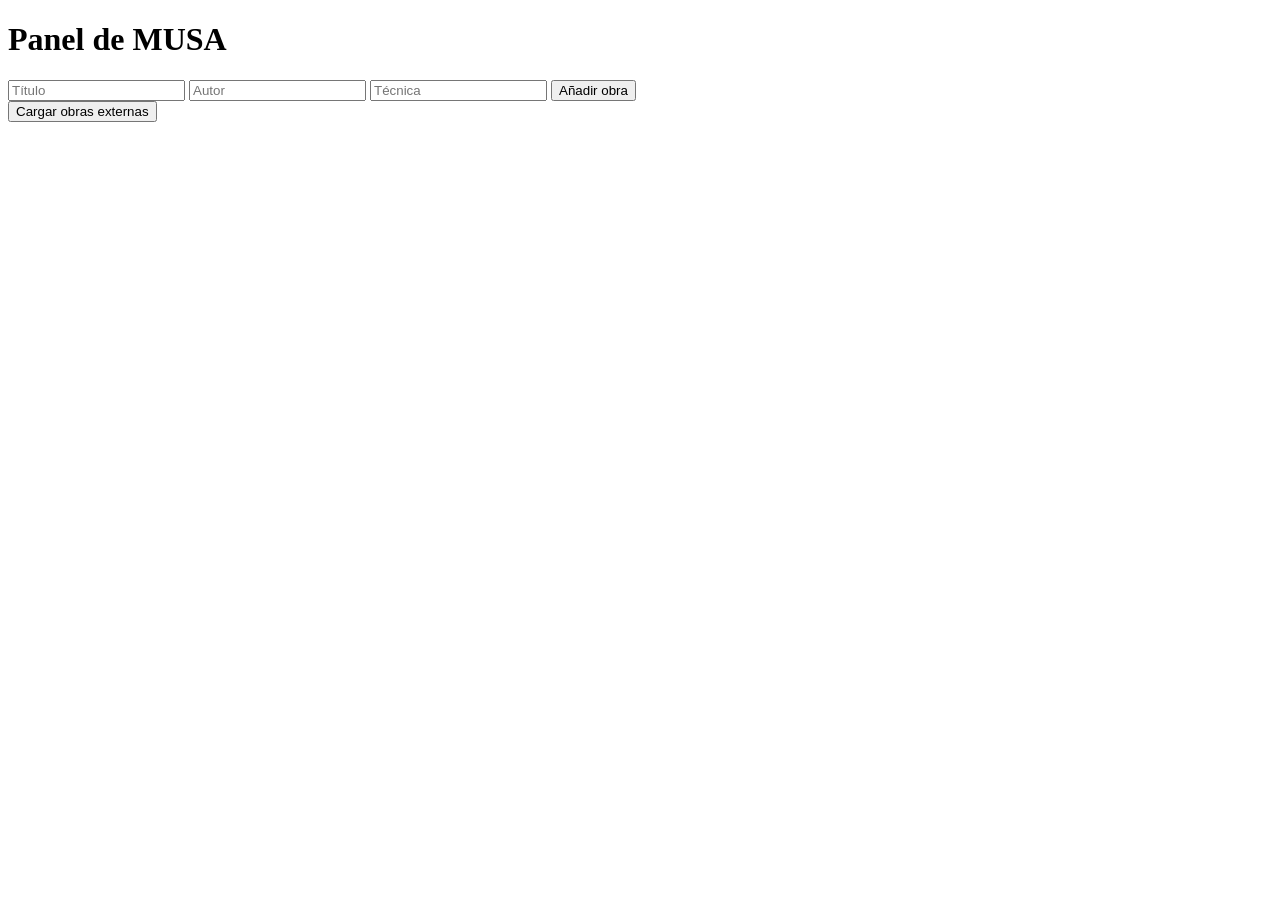
==== app.html @ 077ba12e "Estructura" ====
<!DOCTYPE html>
<html lang="es">
<head>
    <meta charset="UTF-8">
    <title>MUSA App</title>
    <link rel="stylesheet" href="css/styles.css">
    </head>
<body>

<h1>Panel de MUSA</h1>

                    <!-- Formu-->
    <form id="form-obra">
    <input type="text" id="titulo" placeholder="Título" required>
    <input type="text" id="autor" placeholder="Autor" required>
    <input type="text" id="tecnica" placeholder="Técnica">
    <button type="submit">Añadir obra</button>
    </form>

                    <!--API -->
<button id="btn-api">Cargar obras externas</button>

                    <!-- CConrenedor-->
<div id="lista-obras"></div>


<script type="module" src="js/app.js"></script>

</body>
</html>
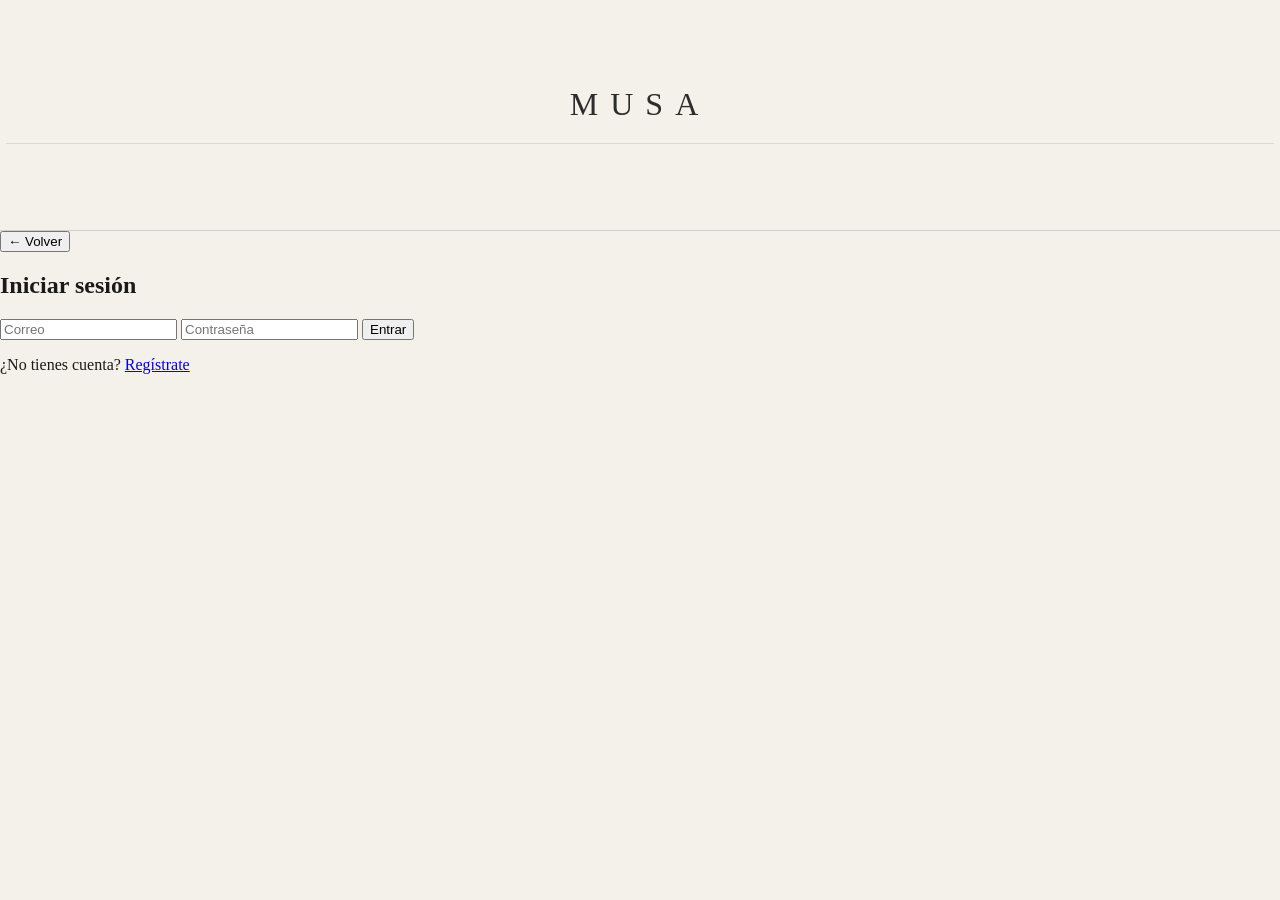
==== commit 626371f3: "Conteido" ====
--- a/app.html
+++ b/app.html
@@ -1,29 +1,47 @@
 <!DOCTYPE html>
 <html lang="es">
 <head>
-    <meta charset="UTF-8">
-    <title>MUSA App</title>
-    <link rel="stylesheet" href="css/styles.css">
-    </head>
+  <meta charset="UTF-8">
+  <meta name="viewport" content="width=device-width, initial-scale=1.0">
+  <title>MUSA App</title>
+  <link rel="stylesheet" href="css/styles.css">
+</head>
+
 <body>
 
-<h1>Panel de MUSA</h1>
+<header class="header">
+  <h1>MUSA</h1>
 
-                    <!-- Formu-->
-    <form id="form-obra">
-    <input type="text" id="titulo" placeholder="Título" required>
-    <input type="text" id="autor" placeholder="Autor" required>
-    <input type="text" id="tecnica" placeholder="Técnica">
-    <button type="submit">Añadir obra</button>
-    </form>
+  <div class="menu-toggle" id="menu-toggle">☰</div>
 
-                    <!--API -->
-<button id="btn-api">Cargar obras externas</button>
+  <nav id="nav">
+    <span id="nav-user"></span>
+  </nav>
+</header>
 
-                    <!-- CConrenedor-->
-<div id="lista-obras"></div>
+<main>
 
+  
+  <div class="toolbar">
 
+    <input 
+      type="text" 
+      id="buscador" 
+      placeholder="Buscar obra..."
+    >
+
+    <button id="btn-api">
+      Cargar obras externas
+    </button>
+
+  </div>
+
+  <div id="lista-obras"></div>
+
+</main>
+
+<!-- SCRIPTS -->
+<script type="module" src="js/auth.js"></script>
 <script type="module" src="js/app.js"></script>
 
 </body>
--- a/css/styles.css
+++ b/css/styles.css
@@ -0,0 +1,699 @@
+
+body {
+  font-family: 'Georgia', 'Playfair Display', serif;
+  background-color: #f4f1ea;
+  color: #1a1a1a;
+  margin: 0;
+  padding: 0;
+  -webkit-font-smoothing: antialiased;
+}
+
+
+.header {
+  position: relative;
+  padding: 6px;
+  border-bottom: 1px double #d1ced1;
+  text-align: center;
+}
+
+.header nav {
+  margin-top: 20px;
+}
+
+.header a {
+  text-decoration: none;
+  color: #1a1a1a;
+  font-size: 0.7rem;
+  letter-spacing: 3px;
+  text-transform: uppercase;
+  margin: 0 15px;
+  position: relative;
+  transition: 0.3s;
+}
+
+.header nav a::after {
+  content: "";
+  position: absolute;
+  left: 0;
+  bottom: -4px;
+  width: 0%;
+  height: 1px;
+  background: #1a1a1a;
+  transition: 0.3s;
+}
+
+.header nav a:hover::after {
+  width: 100%;
+}
+
+.header nav a:hover {
+  opacity: 0.6;
+}
+
+.menu-toggle {
+  display: none;
+  position: absolute;
+  right: 20px;
+  top: 50%;
+  transform: translateY(-50%);
+  font-size: 22px;
+  cursor: pointer;
+}
+
+@media (max-width: 768px) {
+  .menu-toggle {
+    display: block;
+  }
+  .header nav {
+    display: none;
+    flex-direction: column;
+    margin-top: 20px;
+  }
+  .header nav.active {
+    display: flex;
+  }
+  .header nav a {
+    margin: 10px 0;
+  }
+}
+
+h1 {
+  text-align: center;
+  font-weight: 400;
+  text-transform: uppercase;
+  letter-spacing: 12px;
+  color: #2c2c2c;
+  margin: 80px 0;
+  border-bottom: 1px solid rgba(0,0,0,0.1);
+  padding-bottom: 20px;
+}
+
+.info {
+  max-width: 800px;
+  margin: 0 auto;
+  padding: 100px 20px 40px;
+  text-align: center;
+}
+
+.info h2 {
+  letter-spacing: 6px;
+  text-transform: uppercase;
+  margin-bottom: 40px;
+  border-bottom: 1px solid rgba(0,0,0,0.1);
+  padding-bottom: 15px;
+}
+
+.info p {
+  line-height: 1.8;
+  color: #444;
+  margin-bottom: 20px;
+}
+
+
+#form-obra.auth-container {
+  max-width: 850px; 
+  margin: 40px auto;
+  padding: 60px;
+  background: #ffffff;
+  border: 1px solid #e0ddd5;
+  box-shadow: 0 20px 50px rgba(0,0,0,0.04);
+  text-align: left; 
+
+
+#form-obra h3 {
+  font-size: 0.8rem;
+  text-transform: uppercase;
+  letter-spacing: 4px;
+  color: #8b735b;
+  margin-top: 40px;
+  margin-bottom: 20px;
+  border-bottom: 1px solid #f4f1ea;
+  padding-bottom: 10px;
+}
+
+#form-obra h3:first-of-type {
+  margin-top: 0;
+}
+
+#form-obra input[type="text"],
+#form-obra input[type="email"],
+#form-obra textarea,
+#form-obra select {
+  width: 100%;
+  padding: 15px 0;
+  margin-bottom: 30px;
+  border: none;
+  border-bottom: 1px solid #d1ced1;
+  background: transparent;
+  font-family: 'Georgia', serif;
+  font-size: 1.1rem;
+  color: #1a1a1a;
+  outline: none;
+  transition: 0.3s;
+}
+
+#form-obra textarea {
+  min-height: 100px;
+  resize: vertical;
+}
+
+#form-obra input:focus, 
+#form-obra textarea:focus {
+  border-bottom: 1px solid #1a1a1a;
+}
+
+
+#form-obra select {
+  cursor: pointer;
+  appearance: none;
+  background-image: url("data:image/svg+xml,%3Csvg xmlns='http://www.w3.org/2000/svg' width='12' height='12' viewBox='0 0 12 12'%3E%3Cpath d='M3 4.5L6 7.5L9 4.5' stroke='%231a1a1a' stroke-width='1.5' fill='none'/%3E%3C/svg%3E");
+  background-repeat: no-repeat;
+  background-position: right center;
+}
+
+#form-obra .features {
+  display: grid;
+  grid-template-columns: repeat(auto-fill, minmax(180px, 1fr));
+  gap: 15px;
+  margin-bottom: 40px;
+  padding: 20px;
+  background: #faf9f6; /* Sutil fondo arena */
+  border-radius: 4px;
+}
+
+#form-obra .features label {
+  display: flex;
+  align-items: center;
+  gap: 12px;
+  font-size: 0.9rem;
+  color: #444;
+  cursor: pointer;
+  transition: 0.2s;
+  padding: 5px;
+}
+
+#form-obra .features label:hover {
+  color: #1a1a1a;
+}
+
+#form-obra input[type="checkbox"] {
+  width: 18px;
+  height: 18px;
+  accent-color: #1a1a1a;
+  cursor: pointer;
+}
+
+#form-obra input[type="file"] {
+  display: block;
+  width: 100%;
+  padding: 30px;
+  border: 2px dashed #d1ced1;
+  background: #fff;
+  text-align: center;
+  margin-bottom: 40px;
+  cursor: pointer;
+  transition: 0.3s;
+}
+
+#form-obra input[type="file"]:hover {
+  border-color: #8b735b;
+  background: #fdfcfb;
+}
+
+#form-obra .btn {
+  width: 100%;
+  padding: 20px;
+  background: #1a1a1a;
+  color: #fff;
+  font-size: 0.9rem;
+  letter-spacing: 5px;
+  text-transform: uppercase;
+  border: none;
+  cursor: pointer;
+  transition: 0.4s;
+  box-shadow: 0 10px 20px rgba(0,0,0,0.1);
+}
+
+#form-obra .btn:hover {
+  background: #8b735b;
+  transform: translateY(-2px);
+  box-shadow: 0 15px 30px rgba(139, 115, 91, 0.2);
+}
+
+@media (max-width: 768px) {
+  #form-obra.auth-container {
+    padding: 30px 20px;
+    width: 95%;
+  }
+  
+  #form-obra .features {
+    grid-template-columns: 1fr 1fr;
+  }
+}
+
+#lista-obras {
+  display: grid;
+  grid-template-columns: repeat(auto-fit, minmax(350px, 1fr));
+  gap: 60px;
+  padding: 60px;
+  max-width: 1400px;
+  margin: 0 auto;
+}
+
+.card {
+  background: #fff;
+  border: 1px solid #e0ddd5;
+  padding: 15px;
+  transition: 0.4s;
+  box-shadow: 0 4px 20px rgba(0,0,0,0.03);
+}
+
+.card:hover {
+  transform: translateY(-8px);
+  box-shadow: 0 20px 40px rgba(0,0,0,0.1);
+}
+
+.card img {
+  width: 100%;
+  height: 400px;
+  object-fit: contain;
+  outline: 1px solid rgba(0,0,0,0.05);
+  outline-offset: -10px;
+}
+
+.card-content {
+  padding: 30px 10px;
+  text-align: center;
+}
+
+.card h3 {
+  font-size: 1.5rem;
+}
+
+.card p {
+  font-style: italic;
+  color: #777;
+  font-size: 0.9rem;
+}
+
+
+.btn {
+  background: transparent;
+  border: 1px solid #1a1a1a;
+  padding: 8px 20px;
+  font-size: 0.7rem;
+  letter-spacing: 3px;
+  text-transform: uppercase;
+  cursor: pointer;
+  transition: 0.3s;
+}
+
+.btn:hover {
+  background: #1a1a1a;
+  color: #fff;
+}
+
+.card button {
+  background: #1a1a1a;
+  color: #fff;
+  border: none;
+  padding: 12px 30px;
+  cursor: pointer;
+  transition: 0.3s;
+}
+
+.card button:hover {
+  background: #8b735b;
+}
+
+
+.toolbar {
+  max-width: 900px;
+  margin: 40px auto;
+  display: flex;
+  gap: 20px;
+  justify-content: center;
+}
+
+#buscador {
+  flex: 1;
+  max-width: 400px;
+  padding: 12px;
+  border: 1px solid #d1ced1;
+  background: transparent;
+}
+
+#btn-api {
+  padding: 12px 20px;
+  border: 1px solid #1a1a1a;
+  background: transparent;
+  cursor: pointer;
+}
+
+
+.auth-container {
+  min-height: calc(100vh - 150px);
+  display: flex;
+  justify-content: center;
+  align-items: center;
+}
+
+.auth-container form {
+  max-width: 380px;
+  width: 100%;
+  padding: 40px;
+  background: rgba(255,255,255,0.7);
+  border: 1px solid #ddd;
+}
+
+.auth-container input {
+  width: 100%;
+  border: none;
+  border-bottom: 1px solid #aaa;
+  margin-bottom: 20px;
+  padding: 10px 0;
+}
+
+.detalle-page {
+  padding: 40px 20px;
+  background-color: #f4f1ea;
+}
+
+.detalle-container {
+  max-width: 1100px;
+  margin: 0 auto 40px;
+  background: #ffffff;
+  border: 1px solid #e0ddd5;
+  display: flex;
+  flex-direction: row; 
+  flex-wrap: wrap;    
+  box-shadow: 0 10px 30px rgba(0,0,0,0.02);
+}
+
+
+.detalle-img {
+  flex: 1;
+  min-width: 350px;
+  background: #fafafa; 
+  display: flex;
+  align-items: center;    
+  justify-content: center; 
+  padding: 40px;
+  border-right: 1px solid #f0eee9;
+}
+
+.detalle-img img {
+  max-width: 100%;
+  max-height: 600px;    
+  height: auto;
+  object-fit: contain;
+  box-shadow: 0 15px 40px rgba(0,0,0,0.1); 
+  border: 4px solid #fff; 
+}
+
+.detalle-info {
+  flex: 1;
+  min-width: 350px;
+  padding: 60px;
+  display: flex;
+  flex-direction: column;
+  justify-content: center;
+}
+
+.detalle-info h2 {
+  font-size: 2rem;
+  margin-bottom: 10px;
+  letter-spacing: 2px;
+  text-transform: none; 
+  color: #1a1a1a;
+}
+
+.detalle-info .autor {
+  font-style: italic;
+  font-size: 1.2rem;
+  color: #8b735b;
+  margin-bottom: 30px;
+  display: block;
+}
+
+.detalle-info p {
+  margin-bottom: 15px;
+  line-height: 1.8;
+  font-size: 1rem;
+  color: #444;
+}
+
+.detalle-info strong {
+  color: #1a1a1a;
+  text-transform: uppercase;
+  font-size: 0.8rem;
+  letter-spacing: 1px;
+  margin-right: 10px;
+}
+
+@media (max-width: 768px) {
+  .detalle-container {
+    flex-direction: column; 
+  }
+
+  .detalle-img {
+    border-right: none;
+    border-bottom: 1px solid #f0eee9;
+    padding: 20px;
+  }
+
+  .detalle-info {
+    padding: 30px;
+  }
+  
+  .detalle-img img {
+    max-height: 400px;
+  }
+}
+
+.landing {
+  min-height: 100vh;
+  display: flex;
+  flex-direction: column;
+}
+
+.hero {
+  flex: 1;
+  display: flex;
+  flex-direction: column;
+  align-items: center;
+  justify-content: center;
+  text-align: center;
+  padding: 120px 20px;
+  background: #fff;
+  border-bottom: 1px solid #e0ddd5;
+}
+
+.hero h2 {
+  font-size: 3rem;
+  font-weight: 300;
+  max-width: 800px;
+}
+
+.hero button {
+  margin-top: 30px;
+}
+
+.features {
+  max-width: 1000px;
+  margin: 0 auto;
+  padding: 0 20px;
+  display: grid;
+  grid-template-columns: repeat(auto-fit, minmax(250px, 1fr));
+  gap: 60px;
+}
+
+.feature {
+  background: #fff;
+  border: 1px solid #e0ddd5;
+  padding: 40px;
+  text-align: center;
+  transition: 0.4s;
+}
+
+.feature:hover {
+  transform: translateY(-10px);
+  box-shadow: 0 25px 50px rgba(0,0,0,0.08);
+}
+
+.feature h3 {
+  font-size: 0.9rem;
+  letter-spacing: 4px;
+  text-transform: uppercase;
+  margin-bottom: 20px;
+}
+
+.feature p {
+  font-size: 0.9rem;
+  color: #555;
+  line-height: 1.8;
+}
+
+footer {
+  background: #1a1a1a;
+  color: #f4f1ea;
+  padding: 60px 20px;
+  font-size: 0.7rem;
+  text-align: center;
+}
+
+.detalle-container {
+  margin: 60px auto;
+  max-width: 1000px;
+  width: 90%;
+  background: #fff; 
+  padding: 20px;
+  border: 1px solid #e0ddd5;
+  transition: 0.4s;
+}
+
+.detalle-container:hover {
+  box-shadow: 0 30px 60px rgba(0,0,0,0.08);
+}
+
+.detalle-img {
+  max-height: 500px;
+  display: flex;
+  align-items: center;
+  justify-content: center;
+  overflow: hidden;
+}
+
+.detalle-img img {
+  max-width: 100%;
+  max-height: 450px;
+  object-fit: contain;
+}
+
+.detalle-info {
+  display: flex;
+  flex-direction: column;
+  justify-content: center;
+  padding: 20px;
+}
+
+.detalle-info h2 {
+  font-size: 1.8rem;
+  margin-bottom: 20px;
+  letter-spacing: 2px;
+  text-align: center;
+}
+
+.detalle-info p {
+  margin-bottom: 15px;
+  color: #555;
+  line-height: 1.6;
+}
+
+.detalle-info strong {
+  color: #1a1a1a;
+  letter-spacing: 1px;
+}
+
+.meta {
+  font-size: 0.8rem;
+  opacity: 0.6;
+}
+
+
+@media (max-width: 768px) {
+  
+  .header h1 {
+    font-size: 1.2rem;
+    letter-spacing: 5px;
+    margin: 10px 0;
+  }
+
+  .hero {
+    padding: 60px 20px;
+    min-height: auto;
+  }
+  
+  .hero h2 {
+    font-size: 2rem;
+    letter-spacing: 5px;
+  }
+
+  
+  #lista-obras, #mis-obras {
+    grid-template-columns: repeat(auto-fit, minmax(250px, 1fr));
+    gap: 20px;
+    padding: 20px;
+  }
+
+  
+  .detalle-container {
+    flex-direction: column;
+    width: 95%;
+    margin: 20px auto;
+  }
+
+  .detalle-img, .detalle-info {
+    width: 100%;
+    padding: 20px;
+  }
+
+ 
+  .auth-container, #form-obra {
+    width: 90%;
+    padding: 25px;
+    margin: 20px auto;
+  }
+
+  #form-obra .features {
+    grid-template-columns: 1fr 1fr;
+    gap: 10px;
+  }
+
+  
+  .toolbar {
+    flex-direction: column;
+    padding: 0 15px;
+  }
+  
+  #buscador {
+    width: 100%;
+    min-width: auto;
+  }
+}
+
+
+@media (max-width: 480px) {
+  h1 {
+    font-size: 1rem;
+    letter-spacing: 3px;
+  }
+
+  .features {
+    grid-template-columns: 1fr; 
+  }
+
+  .card img {
+    height: 250px; 
+  }
+
+  .btn {
+    padding: 12px 15px;
+    font-size: 0.65rem;
+  }
+}
+
+
+img {
+  max-width: 100%;
+  height: auto;
+  display: block;
+}
+
+.volver-container,
+.pdf-container {
+  max-width: 1000px;
+  margin: 30px auto;
+  padding: 0 20px;
+  text-align: center;
+}}
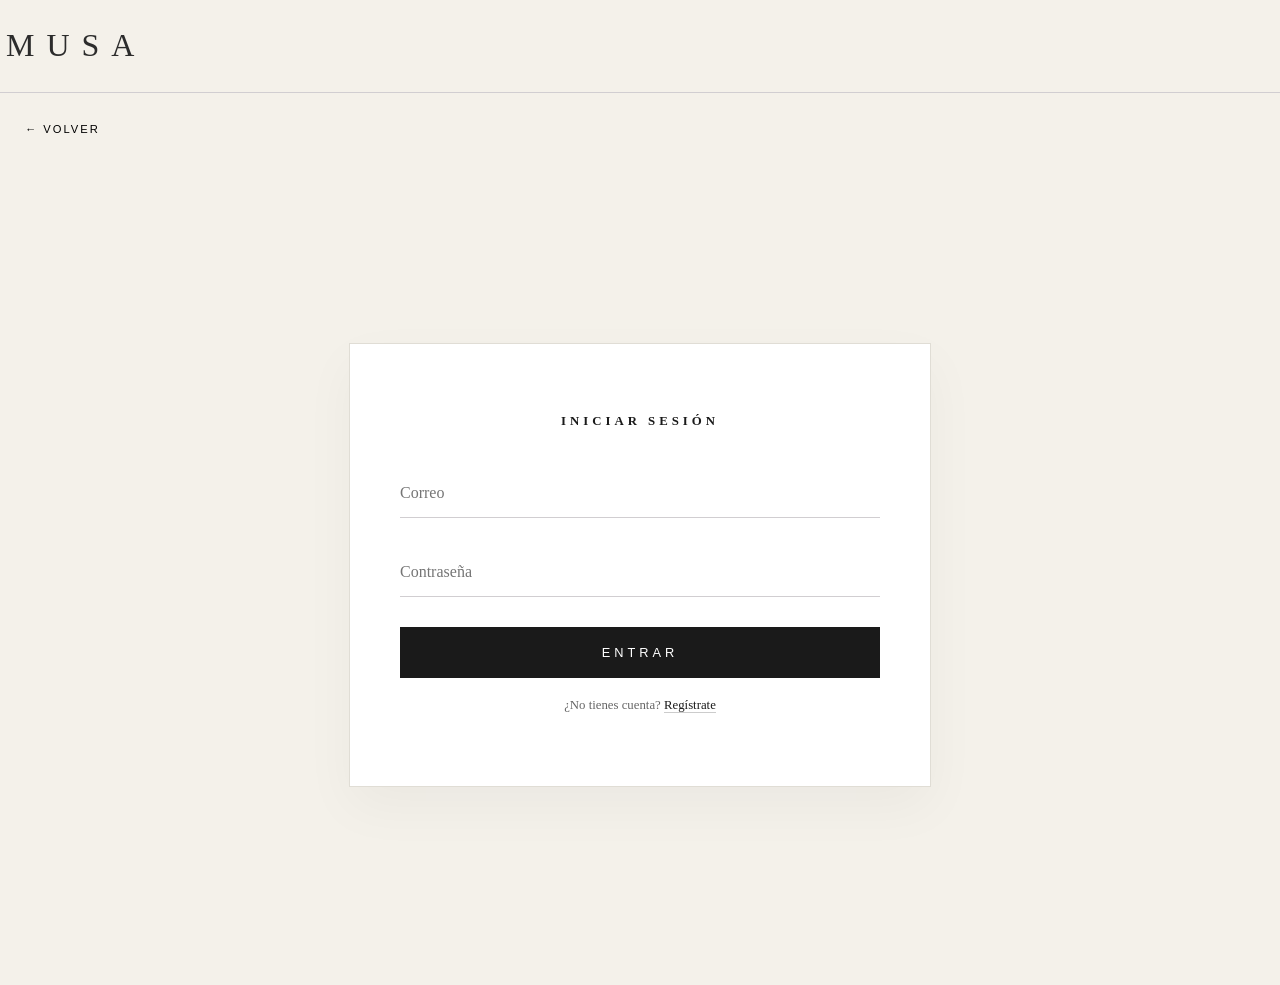
==== commit ac4a3c1f: "update proyecto musa" ====
--- a/app.html
+++ b/app.html
@@ -19,9 +19,10 @@
   </nav>
 </header>
 
+
 <main>
 
-  
+
   <div class="toolbar">
 
     <input 
@@ -36,6 +37,7 @@
 
   </div>
 
+
   <div id="lista-obras"></div>
 
 </main>
--- a/css/styles.css
+++ b/css/styles.css
@@ -7,6 +7,21 @@
   padding: 0;
   -webkit-font-smoothing: antialiased;
 }
+
+img {
+  max-width: 100%;
+  height: auto;
+  display: block;
+}
+
+h1 {
+  text-align: left;
+  font-weight: 400;
+  text-transform: uppercase;
+  letter-spacing: 12px;
+  color: #2c2c2c;
+}
+
 
 
 .header {
@@ -46,10 +61,6 @@
   width: 100%;
 }
 
-.header nav a:hover {
-  opacity: 0.6;
-}
-
 .menu-toggle {
   display: none;
   position: absolute;
@@ -60,54 +71,142 @@
   cursor: pointer;
 }
 
-@media (max-width: 768px) {
-  .menu-toggle {
-    display: block;
-  }
-  .header nav {
-    display: none;
-    flex-direction: column;
-    margin-top: 20px;
-  }
-  .header nav.active {
-    display: flex;
-  }
-  .header nav a {
-    margin: 10px 0;
-  }
-}
-
-h1 {
-  text-align: center;
-  font-weight: 400;
-  text-transform: uppercase;
-  letter-spacing: 12px;
-  color: #2c2c2c;
-  margin: 80px 0;
-  border-bottom: 1px solid rgba(0,0,0,0.1);
-  padding-bottom: 20px;
-}
-
-.info {
+
+
+.landing {
+  min-height: 100vh;
+  display: flex;
+  flex-direction: column;
+}
+
+.landing .hero {
+  padding: 140px 20px;
+  text-align: center;
+  background: #fff;
+  border-bottom: 1px solid #e0ddd5;
+}
+
+.landing .hero-title {
+  font-size: 64px;
+  line-height: 1.2;
+  max-width: 900px;
+  margin: 20px auto;
+}
+
+.landing .hero-sub {
+  max-width: 600px;
+  margin: 20px auto 40px;
+  color: #666;
+}
+
+.landing .hero-buttons {
+  display: flex;
+  justify-content: center;
+  gap: 20px;
+}
+
+
+.landing .info {
   max-width: 800px;
   margin: 0 auto;
-  padding: 100px 20px 40px;
-  text-align: center;
-}
-
-.info h2 {
-  letter-spacing: 6px;
-  text-transform: uppercase;
-  margin-bottom: 40px;
-  border-bottom: 1px solid rgba(0,0,0,0.1);
-  padding-bottom: 15px;
-}
-
-.info p {
-  line-height: 1.8;
-  color: #444;
-  margin-bottom: 20px;
-}
+  padding: 120px 20px;
+  text-align: center;
+}
+
+.landing .info h2 {
+  font-size: 42px;
+  letter-spacing: 2px;
+  border: none;
+}
+
+.landing .features {
+  padding: 120px 40px;
+  max-width: 1100px;
+  margin: auto;
+}
+
+.landing .grid {
+  display: grid;
+  grid-template-columns: repeat(2, 1fr);
+  gap: 40px;
+}
+
+.landing .card {
+  background: #f6f2ec;
+  padding: 40px;
+  border: 1px solid #e0ddd5;
+  transition: 0.3s;
+}
+
+.landing .card:hover {
+  transform: translateY(-6px);
+  box-shadow: 0 20px 40px rgba(0,0,0,0.05);
+}
+
+.landing .gallery {
+  padding: 120px 20px;
+  text-align: center;
+}
+
+.landing .gallery-grid {
+  display: grid;
+  grid-template-columns: repeat(3, 1fr);
+  gap: 15px;
+  margin-top: 40px;
+}
+
+.landing .gallery-grid img {
+  height: 220px;
+  object-fit: cover;
+  transition: 0.4s;
+}
+
+.landing .gallery-grid img:hover {
+  transform: scale(1.03);
+}
+.subtitle{
+  text-align: center;
+}
+.cta {
+  padding: 120px 20px;
+  text-align: center;
+}
+
+
+
+#lista-obras {
+  display: grid;
+  grid-template-columns: repeat(auto-fit, minmax(350px, 1fr));
+  gap: 60px;
+  padding: 60px;
+  max-width: 1400px;
+  margin: 0 auto;
+}
+
+.card {
+  background: #fff;
+  border: 1px solid #e0ddd5;
+  padding: 15px;
+  transition: 0.4s;
+  box-shadow: 0 4px 20px rgba(0,0,0,0.03);
+}
+
+.card:hover {
+  transform: translateY(-8px);
+  box-shadow: 0 20px 40px rgba(0,0,0,0.1);
+}
+
+.card img {
+  width: 100%;
+  height: 400px;
+  object-fit: contain;
+}
+
+.card-content {
+  padding: 30px 10px;
+  text-align: center;
+}
+
 
 
 #form-obra.auth-container {
@@ -116,27 +215,9 @@
   padding: 60px;
   background: #ffffff;
   border: 1px solid #e0ddd5;
-  box-shadow: 0 20px 50px rgba(0,0,0,0.04);
-  text-align: left; 
-
-
-#form-obra h3 {
-  font-size: 0.8rem;
-  text-transform: uppercase;
-  letter-spacing: 4px;
-  color: #8b735b;
-  margin-top: 40px;
-  margin-bottom: 20px;
-  border-bottom: 1px solid #f4f1ea;
-  padding-bottom: 10px;
-}
-
-#form-obra h3:first-of-type {
-  margin-top: 0;
-}
-
-#form-obra input[type="text"],
-#form-obra input[type="email"],
+}
+
+#form-obra input,
 #form-obra textarea,
 #form-obra select {
   width: 100%;
@@ -145,162 +226,32 @@
   border: none;
   border-bottom: 1px solid #d1ced1;
   background: transparent;
-  font-family: 'Georgia', serif;
-  font-size: 1.1rem;
-  color: #1a1a1a;
-  outline: none;
-  transition: 0.3s;
-}
-
-#form-obra textarea {
-  min-height: 100px;
-  resize: vertical;
-}
-
-#form-obra input:focus, 
-#form-obra textarea:focus {
-  border-bottom: 1px solid #1a1a1a;
-}
-
-
-#form-obra select {
-  cursor: pointer;
-  appearance: none;
-  background-image: url("data:image/svg+xml,%3Csvg xmlns='http://www.w3.org/2000/svg' width='12' height='12' viewBox='0 0 12 12'%3E%3Cpath d='M3 4.5L6 7.5L9 4.5' stroke='%231a1a1a' stroke-width='1.5' fill='none'/%3E%3C/svg%3E");
-  background-repeat: no-repeat;
-  background-position: right center;
-}
-
-#form-obra .features {
-  display: grid;
-  grid-template-columns: repeat(auto-fill, minmax(180px, 1fr));
-  gap: 15px;
-  margin-bottom: 40px;
-  padding: 20px;
-  background: #faf9f6; /* Sutil fondo arena */
-  border-radius: 4px;
-}
-
-#form-obra .features label {
-  display: flex;
-  align-items: center;
-  gap: 12px;
-  font-size: 0.9rem;
-  color: #444;
-  cursor: pointer;
-  transition: 0.2s;
-  padding: 5px;
-}
-
-#form-obra .features label:hover {
-  color: #1a1a1a;
-}
-
-#form-obra input[type="checkbox"] {
-  width: 18px;
-  height: 18px;
-  accent-color: #1a1a1a;
-  cursor: pointer;
-}
-
-#form-obra input[type="file"] {
-  display: block;
-  width: 100%;
-  padding: 30px;
-  border: 2px dashed #d1ced1;
-  background: #fff;
-  text-align: center;
-  margin-bottom: 40px;
-  cursor: pointer;
-  transition: 0.3s;
-}
-
-#form-obra input[type="file"]:hover {
-  border-color: #8b735b;
-  background: #fdfcfb;
-}
-
-#form-obra .btn {
-  width: 100%;
-  padding: 20px;
-  background: #1a1a1a;
-  color: #fff;
-  font-size: 0.9rem;
-  letter-spacing: 5px;
-  text-transform: uppercase;
-  border: none;
-  cursor: pointer;
-  transition: 0.4s;
-  box-shadow: 0 10px 20px rgba(0,0,0,0.1);
-}
-
-#form-obra .btn:hover {
-  background: #8b735b;
-  transform: translateY(-2px);
-  box-shadow: 0 15px 30px rgba(139, 115, 91, 0.2);
-}
-
-@media (max-width: 768px) {
-  #form-obra.auth-container {
-    padding: 30px 20px;
-    width: 95%;
-  }
-  
-  #form-obra .features {
-    grid-template-columns: 1fr 1fr;
-  }
-}
-
-#lista-obras {
-  display: grid;
-  grid-template-columns: repeat(auto-fit, minmax(350px, 1fr));
-  gap: 60px;
-  padding: 60px;
-  max-width: 1400px;
+}
+
+
+.detalle-container {
+  max-width: 1100px;
   margin: 0 auto;
-}
-
-.card {
   background: #fff;
   border: 1px solid #e0ddd5;
-  padding: 15px;
-  transition: 0.4s;
-  box-shadow: 0 4px 20px rgba(0,0,0,0.03);
-}
-
-.card:hover {
-  transform: translateY(-8px);
-  box-shadow: 0 20px 40px rgba(0,0,0,0.1);
-}
-
-.card img {
-  width: 100%;
-  height: 400px;
-  object-fit: contain;
-  outline: 1px solid rgba(0,0,0,0.05);
-  outline-offset: -10px;
-}
-
-.card-content {
-  padding: 30px 10px;
-  text-align: center;
-}
-
-.card h3 {
-  font-size: 1.5rem;
-}
-
-.card p {
-  font-style: italic;
-  color: #777;
-  font-size: 0.9rem;
+  display: flex;
+}
+
+.detalle-img {
+  flex: 1;
+  padding: 40px;
+}
+
+.detalle-info {
+  flex: 1;
+  padding: 60px;
 }
 
 
 .btn {
   background: transparent;
   border: 1px solid #1a1a1a;
-  padding: 8px 20px;
+  padding: 10px 25px;
   font-size: 0.7rem;
   letter-spacing: 3px;
   text-transform: uppercase;
@@ -313,387 +264,261 @@
   color: #fff;
 }
 
-.card button {
+.btn-dark {
   background: #1a1a1a;
   color: #fff;
-  border: none;
-  padding: 12px 30px;
-  cursor: pointer;
-  transition: 0.3s;
-}
-
-.card button:hover {
-  background: #8b735b;
-}
-
-
-.toolbar {
-  max-width: 900px;
-  margin: 40px auto;
-  display: flex;
-  gap: 20px;
-  justify-content: center;
-}
-
-#buscador {
-  flex: 1;
-  max-width: 400px;
-  padding: 12px;
-  border: 1px solid #d1ced1;
-  background: transparent;
-}
-
-#btn-api {
-  padding: 12px 20px;
-  border: 1px solid #1a1a1a;
-  background: transparent;
-  cursor: pointer;
-}
-
-
-.auth-container {
-  min-height: calc(100vh - 150px);
-  display: flex;
-  justify-content: center;
-  align-items: center;
-}
-
-.auth-container form {
-  max-width: 380px;
-  width: 100%;
-  padding: 40px;
-  background: rgba(255,255,255,0.7);
-  border: 1px solid #ddd;
-}
-
-.auth-container input {
-  width: 100%;
-  border: none;
-  border-bottom: 1px solid #aaa;
-  margin-bottom: 20px;
-  padding: 10px 0;
-}
-
-.detalle-page {
-  padding: 40px 20px;
-  background-color: #f4f1ea;
-}
-
-.detalle-container {
-  max-width: 1100px;
-  margin: 0 auto 40px;
-  background: #ffffff;
-  border: 1px solid #e0ddd5;
-  display: flex;
-  flex-direction: row; 
-  flex-wrap: wrap;    
-  box-shadow: 0 10px 30px rgba(0,0,0,0.02);
-}
-
-
-.detalle-img {
-  flex: 1;
-  min-width: 350px;
-  background: #fafafa; 
-  display: flex;
-  align-items: center;    
-  justify-content: center; 
-  padding: 40px;
-  border-right: 1px solid #f0eee9;
-}
-
-.detalle-img img {
-  max-width: 100%;
-  max-height: 600px;    
-  height: auto;
-  object-fit: contain;
-  box-shadow: 0 15px 40px rgba(0,0,0,0.1); 
-  border: 4px solid #fff; 
-}
-
-.detalle-info {
-  flex: 1;
-  min-width: 350px;
-  padding: 60px;
-  display: flex;
-  flex-direction: column;
-  justify-content: center;
-}
-
-.detalle-info h2 {
-  font-size: 2rem;
-  margin-bottom: 10px;
-  letter-spacing: 2px;
-  text-transform: none; 
-  color: #1a1a1a;
-}
-
-.detalle-info .autor {
-  font-style: italic;
-  font-size: 1.2rem;
-  color: #8b735b;
-  margin-bottom: 30px;
-  display: block;
-}
-
-.detalle-info p {
-  margin-bottom: 15px;
-  line-height: 1.8;
-  font-size: 1rem;
-  color: #444;
-}
-
-.detalle-info strong {
-  color: #1a1a1a;
-  text-transform: uppercase;
-  font-size: 0.8rem;
-  letter-spacing: 1px;
-  margin-right: 10px;
-}
-
-@media (max-width: 768px) {
-  .detalle-container {
-    flex-direction: column; 
-  }
-
-  .detalle-img {
-    border-right: none;
-    border-bottom: 1px solid #f0eee9;
-    padding: 20px;
-  }
-
-  .detalle-info {
-    padding: 30px;
-  }
-  
-  .detalle-img img {
-    max-height: 400px;
-  }
-}
-
-.landing {
-  min-height: 100vh;
-  display: flex;
-  flex-direction: column;
-}
-
-.hero {
-  flex: 1;
-  display: flex;
-  flex-direction: column;
-  align-items: center;
-  justify-content: center;
-  text-align: center;
-  padding: 120px 20px;
-  background: #fff;
-  border-bottom: 1px solid #e0ddd5;
-}
-
-.hero h2 {
-  font-size: 3rem;
-  font-weight: 300;
-  max-width: 800px;
-}
-
-.hero button {
-  margin-top: 30px;
-}
-
-.features {
-  max-width: 1000px;
-  margin: 0 auto;
-  padding: 0 20px;
-  display: grid;
-  grid-template-columns: repeat(auto-fit, minmax(250px, 1fr));
-  gap: 60px;
-}
-
-.feature {
-  background: #fff;
-  border: 1px solid #e0ddd5;
-  padding: 40px;
-  text-align: center;
-  transition: 0.4s;
-}
-
-.feature:hover {
-  transform: translateY(-10px);
-  box-shadow: 0 25px 50px rgba(0,0,0,0.08);
-}
-
-.feature h3 {
-  font-size: 0.9rem;
-  letter-spacing: 4px;
-  text-transform: uppercase;
-  margin-bottom: 20px;
-}
-
-.feature p {
-  font-size: 0.9rem;
-  color: #555;
-  line-height: 1.8;
-}
+}
+
 
 footer {
   background: #1a1a1a;
   color: #f4f1ea;
   padding: 60px 20px;
+  text-align: center;
+}
+
+
+
+@media (max-width: 768px) {
+
+  .menu-toggle {
+    display: block;
+  }
+
+  .header nav {
+    display: none;
+  }
+
+  .header nav.active {
+    display: flex;
+    flex-direction: column;
+  }
+
+  .landing .grid {
+    grid-template-columns: 1fr;
+  }
+
+  .landing .gallery-grid {
+    grid-template-columns: 1fr;
+  }
+
+  .landing .hero-title {
+    font-size: 36px;
+  }
+
+  #lista-obras {
+    grid-template-columns: 1fr;
+    padding: 20px;
+  }
+}
+
+
+
+body.landing .hero {
+  padding: 140px 20px !important;
+  text-align: center;
+  background: #fff !important;
+}
+
+body.landing .hero h2 {
+  font-size: 3rem;
+  max-width: 800px;
+  margin: 0 auto 20px;
+}
+
+body.landing .hero-sub {
+  max-width: 600px;
+  margin: 20px auto 40px;
+}
+
+body.landing .features {
+  max-width: 1100px;
+  margin: 100px auto;
+  padding: 0 20px;
+}
+
+body.landing .feature {
+  padding: 40px;
+}
+
+body.landing .gallery-grid {
+  display: grid;
+  grid-template-columns: repeat(3, 1fr);
+  gap: 15px;
+}
+
+body.landing .gallery-grid img {
+  height: 220px;
+  object-fit: cover;
+}
+
+
+
+
+.auth-container {
+  min-height: calc(100vh - 140px);
+  display: flex;
+  justify-content: center;
+  align-items: center;
+  padding: 40px 20px;
+}
+
+
+.auth-container form {
+  width: 100%;
+  max-width: 480px;
+  padding: 60px 50px;
+  background: #ffffff;
+  border: 1px solid #e0ddd5;
+  box-shadow: 0 20px 50px rgba(0,0,0,0.04);
+  text-align: center;
+}
+
+
+.auth-container h2 {
+  font-size: 0.8rem;
+  text-transform: uppercase;
+  letter-spacing: 4px;
+  margin-bottom: 40px;
+  color: #1a1a1a;
+}
+
+
+.auth-container input {
+  width: 100%;
+  padding: 15px 0;
+  margin-bottom: 30px;
+  border: none;
+  border-bottom: 1px solid #d1ced1;
+  background: transparent;
+  font-family: 'Georgia', serif;
+  font-size: 1rem;
+  color: #1a1a1a;
+  outline: none;
+  transition: 0.3s;
+}
+
+.auth-container input:focus {
+  border-bottom: 1px solid #1a1a1a;
+}
+
+.auth-container .btn {
+  width: 100%;
+  padding: 18px;
+  background: #1a1a1a;
+  color: #fff;
+  border: none;
+  font-size: 0.8rem;
+  letter-spacing: 4px;
+  text-transform: uppercase;
+  cursor: pointer;
+  transition: 0.3s;
+}
+
+.auth-container .btn:hover {
+  background: #8b735b;
+  transform: translateY(-2px);
+}
+
+.auth-link {
+  margin-top: 20px;
+  font-size: 0.8rem;
+  color: #666;
+}
+
+.auth-link a {
+  color: #1a1a1a;
+  text-decoration: none;
+  border-bottom: 1px solid #ccc;
+  transition: 0.3s;
+}
+
+.auth-link a:hover {
+  opacity: 0.6;
+}
+
+
+.volver-container {
+  margin-top: 20px;
+}
+
+.volver-container .btn {
+  border: none;
+  background: transparent;
+  letter-spacing: 2px;
+}
+
+.volver-container .btn:hover {
+  opacity: 0.6;
+  background: transparent;
+}
+
+
+
+
+.toolbar {
+  max-width: 900px;
+  margin: 40px auto 60px;
+  display: flex;
+  gap: 15px;
+  justify-content: center;
+  align-items: center;
+}
+
+
+#buscador {
+  flex: 1;
+  max-width: 400px;
+  padding: 14px 0;
+  border: none;
+  border-bottom: 1px solid #d1ced1;
+  background: transparent;
+  font-family: 'Georgia', serif;
+  font-size: 0.95rem;
+  color: #1a1a1a;
+  outline: none;
+  transition: 0.3s;
+}
+
+#buscador::placeholder {
+  color: #999;
+  font-style: italic;
+}
+
+#buscador:focus {
+  border-bottom: 1px solid #1a1a1a;
+}
+
+
+#btn-api {
+  padding: 12px 25px;
+  border: 1px solid #1a1a1a;
+  background: transparent;
   font-size: 0.7rem;
-  text-align: center;
-}
-
-.detalle-container {
-  margin: 60px auto;
-  max-width: 1000px;
-  width: 90%;
-  background: #fff; 
-  padding: 20px;
-  border: 1px solid #e0ddd5;
-  transition: 0.4s;
-}
-
-.detalle-container:hover {
-  box-shadow: 0 30px 60px rgba(0,0,0,0.08);
-}
-
-.detalle-img {
-  max-height: 500px;
-  display: flex;
-  align-items: center;
-  justify-content: center;
-  overflow: hidden;
-}
-
-.detalle-img img {
-  max-width: 100%;
-  max-height: 450px;
-  object-fit: contain;
-}
-
-.detalle-info {
-  display: flex;
-  flex-direction: column;
-  justify-content: center;
-  padding: 20px;
-}
-
-.detalle-info h2 {
-  font-size: 1.8rem;
-  margin-bottom: 20px;
-  letter-spacing: 2px;
-  text-align: center;
-}
-
-.detalle-info p {
-  margin-bottom: 15px;
-  color: #555;
-  line-height: 1.6;
-}
-
-.detalle-info strong {
-  color: #1a1a1a;
-  letter-spacing: 1px;
-}
-
-.meta {
-  font-size: 0.8rem;
-  opacity: 0.6;
-}
-
+  letter-spacing: 3px;
+  text-transform: uppercase;
+  cursor: pointer;
+  transition: 0.3s;
+}
+
+#btn-api:hover {
+  background: #1a1a1a;
+  color: #fff;
+}
 
 @media (max-width: 768px) {
-  
-  .header h1 {
-    font-size: 1.2rem;
-    letter-spacing: 5px;
-    margin: 10px 0;
-  }
-
-  .hero {
-    padding: 60px 20px;
-    min-height: auto;
-  }
-  
-  .hero h2 {
-    font-size: 2rem;
-    letter-spacing: 5px;
-  }
-
-  
-  #lista-obras, #mis-obras {
-    grid-template-columns: repeat(auto-fit, minmax(250px, 1fr));
-    gap: 20px;
-    padding: 20px;
-  }
-
-  
-  .detalle-container {
-    flex-direction: column;
-    width: 95%;
-    margin: 20px auto;
-  }
-
-  .detalle-img, .detalle-info {
-    width: 100%;
-    padding: 20px;
-  }
-
- 
-  .auth-container, #form-obra {
-    width: 90%;
-    padding: 25px;
-    margin: 20px auto;
-  }
-
-  #form-obra .features {
-    grid-template-columns: 1fr 1fr;
-    gap: 10px;
-  }
-
-  
   .toolbar {
     flex-direction: column;
-    padding: 0 15px;
-  }
-  
+    gap: 20px;
+    padding: 0 20px;
+  }
+
   #buscador {
+    max-width: 100%;
     width: 100%;
-    min-width: auto;
-  }
-}
-
-
-@media (max-width: 480px) {
-  h1 {
-    font-size: 1rem;
-    letter-spacing: 3px;
-  }
-
-  .features {
-    grid-template-columns: 1fr; 
-  }
-
-  .card img {
-    height: 250px; 
-  }
-
-  .btn {
-    padding: 12px 15px;
-    font-size: 0.65rem;
-  }
-}
-
-
-img {
-  max-width: 100%;
-  height: auto;
-  display: block;
-}
-
-.volver-container,
-.pdf-container {
-  max-width: 1000px;
-  margin: 30px auto;
-  padding: 0 20px;
-  text-align: center;
-}}+  }
+
+  #btn-api {
+    width: 100%;
+  }
+}
